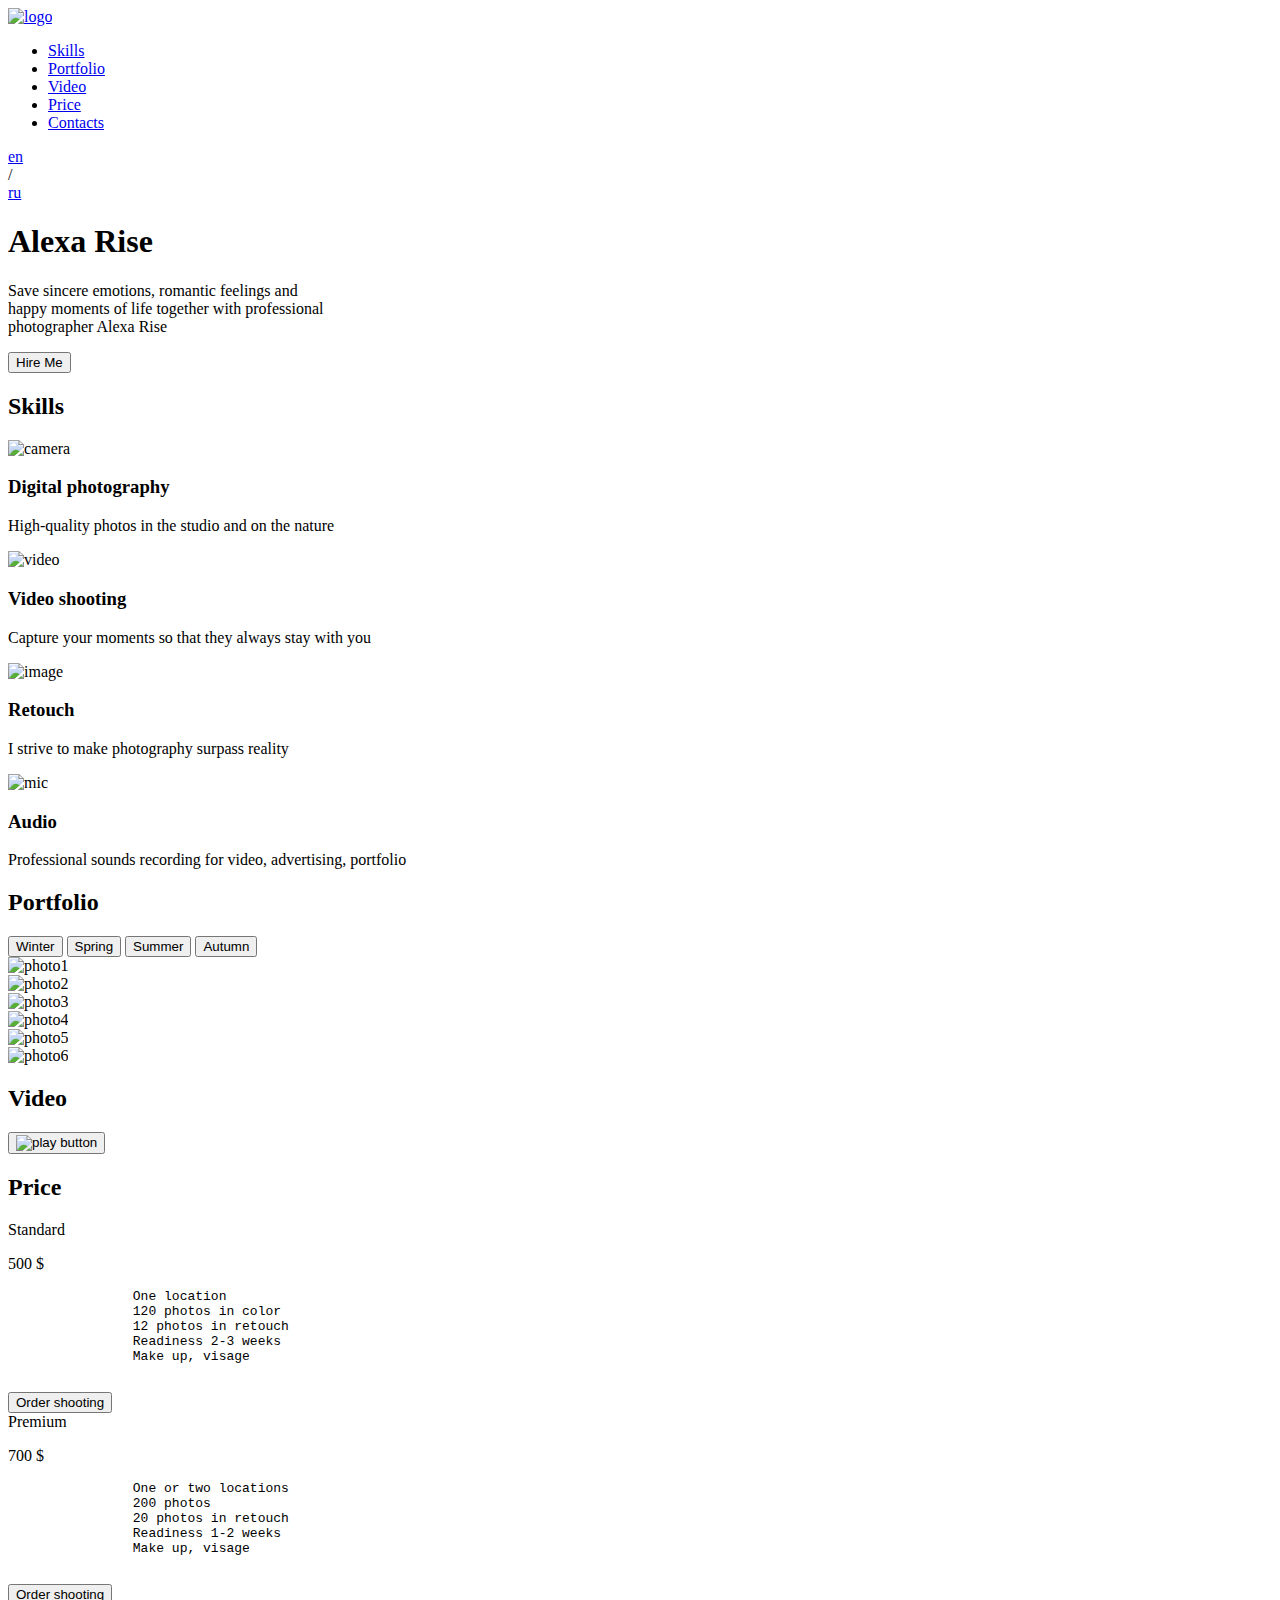
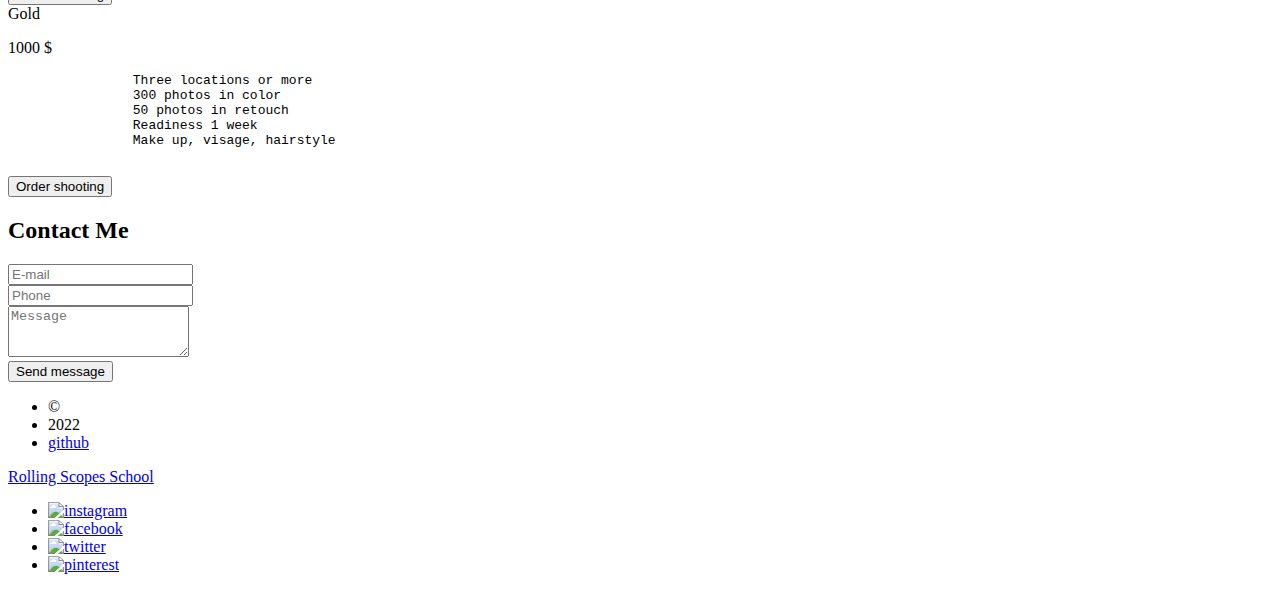
==== portfolio/index.html @ c026e1fe "feat: add index.html" ====
<!DOCTYPE html>
<html lang="en">
  <head>
    <meta charset="UTF-8" />
    <meta http-equiv="X-UA-Compatible" content="IE=edge" />
    <meta name="viewport" content="width=device-width, initial-scale=1.0" />
    <title>Portfolio</title>
    <link rel="stylesheet" href="style.css" />
    <link href="./assets/img/favicon.ico" rel="icon" type="image/x-icon" />
    <link rel="preconnect" href="https://fonts.googleapis.com" />
    <link rel="preconnect" href="https://fonts.gstatic.com" crossorigin />
    <link
      href="https://fonts.googleapis.com/css2?family=Inter&family=Merriweather&display=swap"
      rel="stylesheet"
    />
  </head>
  <body>
    <div class="container">
      <header class="hero">
        <a class="logo" href="index.html">
          <img class="logo" src="./assets/svg/logo.svg" alt="logo" />
        </a>
        <nav>
          <ul class="list-nav">
            <li><a href="#skills">Skills</a></li>
            <li><a href="#portfolio">Portfolio</a></li>
            <li><a href="#video">Video</a></li>
            <li><a href="#price">Price</a></li>
            <li><a href="#contacts">Contacts</a></li>
          </ul>
        </nav>
        <div class="language-item">
          <div class="lang-option"><a href="#">en</a></div>
          <div class="lang">/</div>
          <div class="lang-option"><a href="#">ru</a></div>
        </div>
      </header>
    </div>
    <main class="main">
      <div class="container">
        <section class="section-hero">
          <h1 class="hero-title">Alexa Rise</h1>
          <p class="hero-text">
            Save sincere emotions, romantic feelings and<br />
            happy moments of life together with professional<br />
            photographer Alexa Rise
          </p>
          <button class="hero-button">Hire Me</button>
        </section>
        <section class="section-skills" id="skills">
          <h2 class="section-title-skills">
            <span class="line-skills">Skills</span>
          </h2>
          <div class="section-skills-items">
            <div class="skills-item-camera">
              <img
                class="skills-camera"
                src="./assets/svg/camera.svg"
                alt="camera"
              />
              <h3 class="skills-item-title-camera">Digital photography</h3>
              <p class="skills-item-text-camera">
                High-quality photos in the studio and on the nature
              </p>
            </div>
            <div class="skills-item-video">
              <img
                class="skills-video"
                src="./assets/svg/video.svg"
                alt="video"
              />
              <h3 class="skills-item-title-video">Video shooting</h3>
              <p class="skills-item-text-video">
                Capture your moments so that they always stay with you
              </p>
            </div>
            <div class="skills-item-image">
              <img
                class="skills-image"
                src="./assets/svg/image.svg"
                alt="image"
              />
              <h3 class="skills-item-title-image">Retouch</h3>
              <p class="skills-item-text-image">
                I strive to make photography surpass reality
              </p>
            </div>
            <div class="skills-item-mic">
              <img class="skills-mic" src="./assets/svg/mic.svg" alt="mic" />
              <h3 class="skills-item-title-mic">Audio</h3>
              <p class="skills-item-text-mic">
                Professional sounds recording for video, advertising, portfolio
              </p>
            </div>
          </div>
        </section>
        <section class="section-portfolio" id="portfolio">
          <h2 class="section-title-portfolio">
            <span class="line-portfolio">Portfolio</span>
          </h2>
          <div class="section-buttons-portfolio">
            <button class="button-portfolio-autumn">
              <span class="button-portfolio-text-autumn">Winter</span>
            </button>
            <button class="button-portfolio-summer">
              <span class="button-portfolio-text-summer">Spring</span>
            </button>
            <button class="button-portfolio-spring">
              <span class="button-portfolio-text-spring">Summer</span>
            </button>
            <button class="button-portfolio-winter">
              <span class="button-portfolio-text-winter">Autumn</span>
            </button>
          </div>
          <div class="portfolio-items-photo">
            <div class="portfolio-item-1">
              <img src="./assets/img/portfolio-img1.jpg" alt="photo1" />
            </div>
            <div class="portfolio-item-2">
              <img src="./assets/img/portfolio-img2.jpg" alt="photo2" />
            </div>
            <div class="portfolio-item-3">
              <img src="./assets/img/portfolio-img3.jpg" alt="photo3" />
            </div>
            <div class="portfolio-item-4">
              <img src="./assets/img/portfolio-img4.jpg" alt="photo4" />
            </div>
            <div class="portfolio-item-5">
              <img src="./assets/img/portfolio-img5.jpg" alt="photo5" />
            </div>
            <div class="portfolio-item-6">
              <img src="./assets/img/portfolio-img6.jpg" alt="photo6" />
            </div>
          </div>
        </section>
        <section class="section-video" id="video">
          <h2 class="section-title-video">
            <span class="line-video">Video</span>
          </h2>
          <button>
            <img
              class="video-play-button"
              src="./assets/svg/btn_play.svg"
              alt="play button"
            />
          </button>
          <div class="video-player-box">
            <!-- <video class="video-player" controls>
              <source src="#" type="video/mp4" />
            </video> -->
          </div>
        </section>
        <section class="section-price" id="price">
          <h2 class="section-title-price">
            <span class="line-price">Price</span>
          </h2>
          <div class="price-items">
            <div class="price-item1">
              <span class="price-item-title1">Standard</span>
              <p class="price-item-1">500 $</p>
              <pre class="price-item-text1">
                One location
                120 photos in color
                12 photos in retouch
                Readiness 2-3 weeks
                Make up, visage
              </pre>
              <button class="btn-price-item1">Order shooting</button>
            </div>
            <div class="price-item2">
              <span class="price-item-title2">Premium</span>
              <p class="price-item-2">700 $</p>
              <pre class="price-item-text2">
                One or two locations
                200 photos
                20 photos in retouch
                Readiness 1-2 weeks
                Make up, visage
              </pre>
              <button class="btn-price-item2">Order shooting</button>
            </div>
            <div class="price-item3">
              <span class="price-item-title3">Gold</span>
              <p class="price-item-3">1000 $</p>
              <pre class="price-item-text3">
                Three locations or more
                300 photos in color
                50 photos in retouch
                Readiness 1 week
                Make up, visage, hairstyle
              </pre>
              <button class="btn-price-item3">Order shooting</button>
            </div>
          </div>
        </section>
        <section class="section-contacts" id="contacts">
          <div class="contacts-container">
            <h2 class="section-title-contact-me">Contact Me</h2>
            <form>
              <div class="contact-form">
                <input type="email" id="email" placeholder="E-mail" required />
                <label for="email"></label>
              </div>
              <div class="contact-form">
                <input type="tel" id="number" placeholder="Phone" required />
                <label for="number"></label>
              </div>
              <div class="contact-form">
                <textarea
                  id="message"
                  rows="3"
                  placeholder="Message"
                ></textarea>
                <label for="message"></label>
              </div>
              <button class="contact-btn" type="submit">Send message</button>
            </form>
          </div>
        </section>
      </div>
    </main>
    <footer class="footer">
      <div class="footer-data">
        <ul>
          <li>©</li>
          <li>2022</li>
          <li>
            <a href="https://github.com/mermaidsdream" target="_blank"
              >github</a
            >
          </li>
        </ul>
      </div>
      <div class="footer-text">
        <a href="https://rs.school/js-stage0/" target="_blank"
          >Rolling Scopes School</a
        >
      </div>
      <div class="footer-social-list">
        <ul>
          <li class="footer-social">
            <a href="#">
              <img src="./assets/svg/instagram.svg" alt="instagram" />
            </a>
          </li>
          <li class="footer-social">
            <a href="#">
              <img src="./assets/svg/facebook.svg" alt="facebook" />
            </a>
          </li>
          <li class="footer-social">
            <a href="#">
              <img src="./assets/svg/twitter.svg" alt="twitter" />
            </a>
          </li>
          <li class="footer-social">
            <a href="#">
              <img src="./assets/svg/pinterest.svg" alt="pinterest" />
            </a>
          </li>
        </ul>
      </div>
    </footer>
    <script src="index.js"></script>
  </body>
</html>
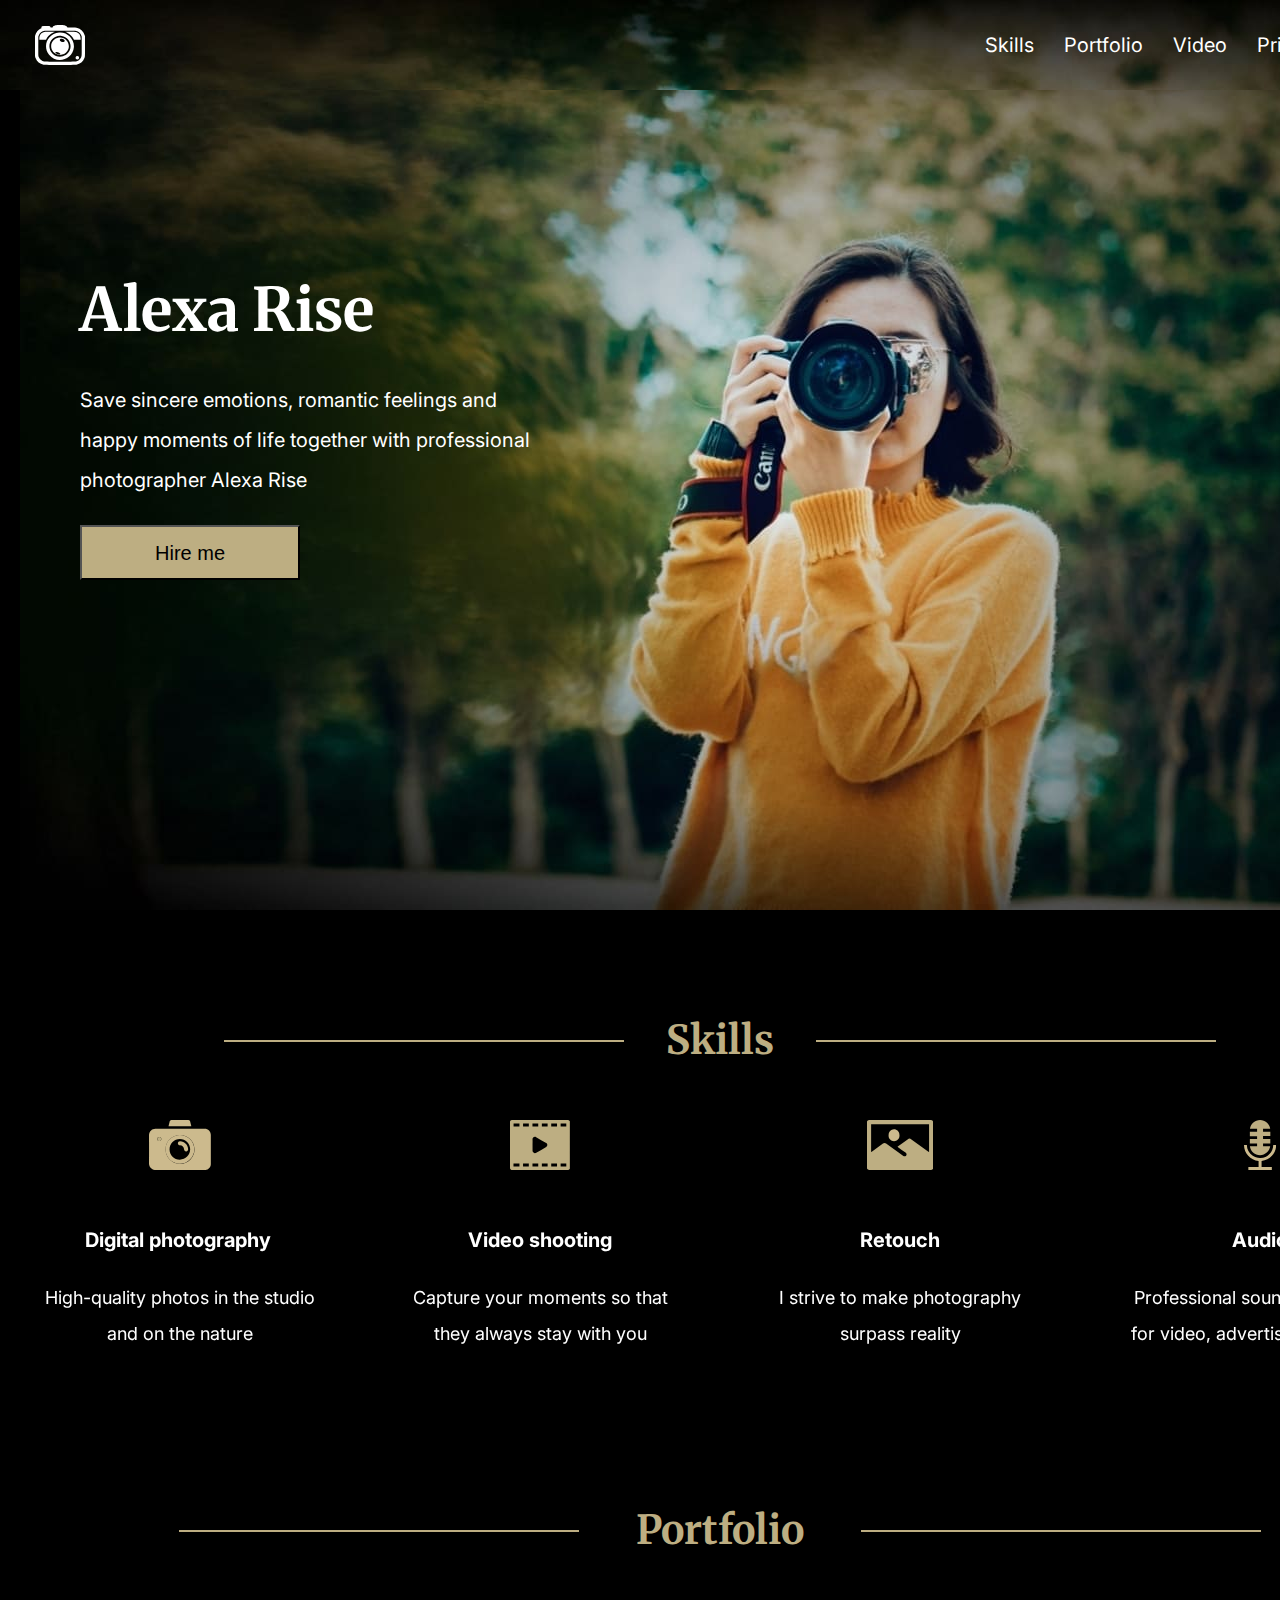
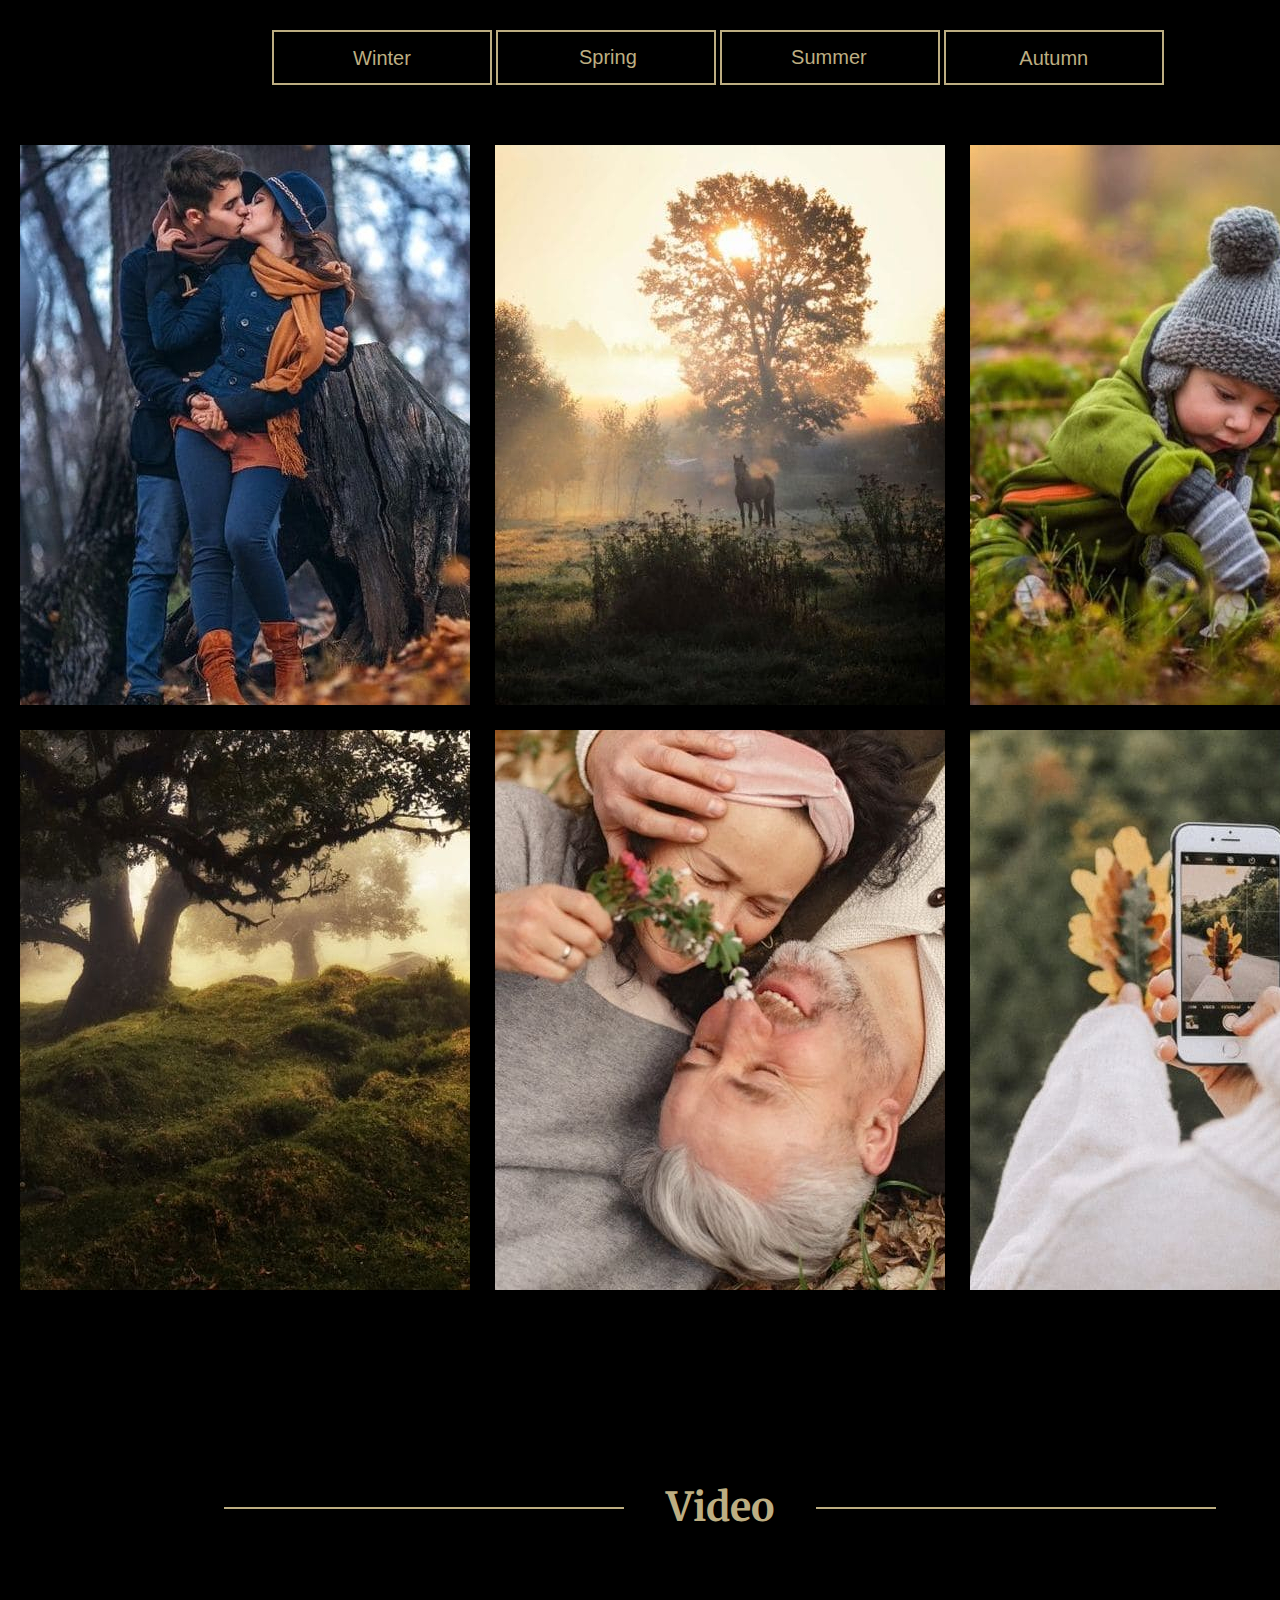
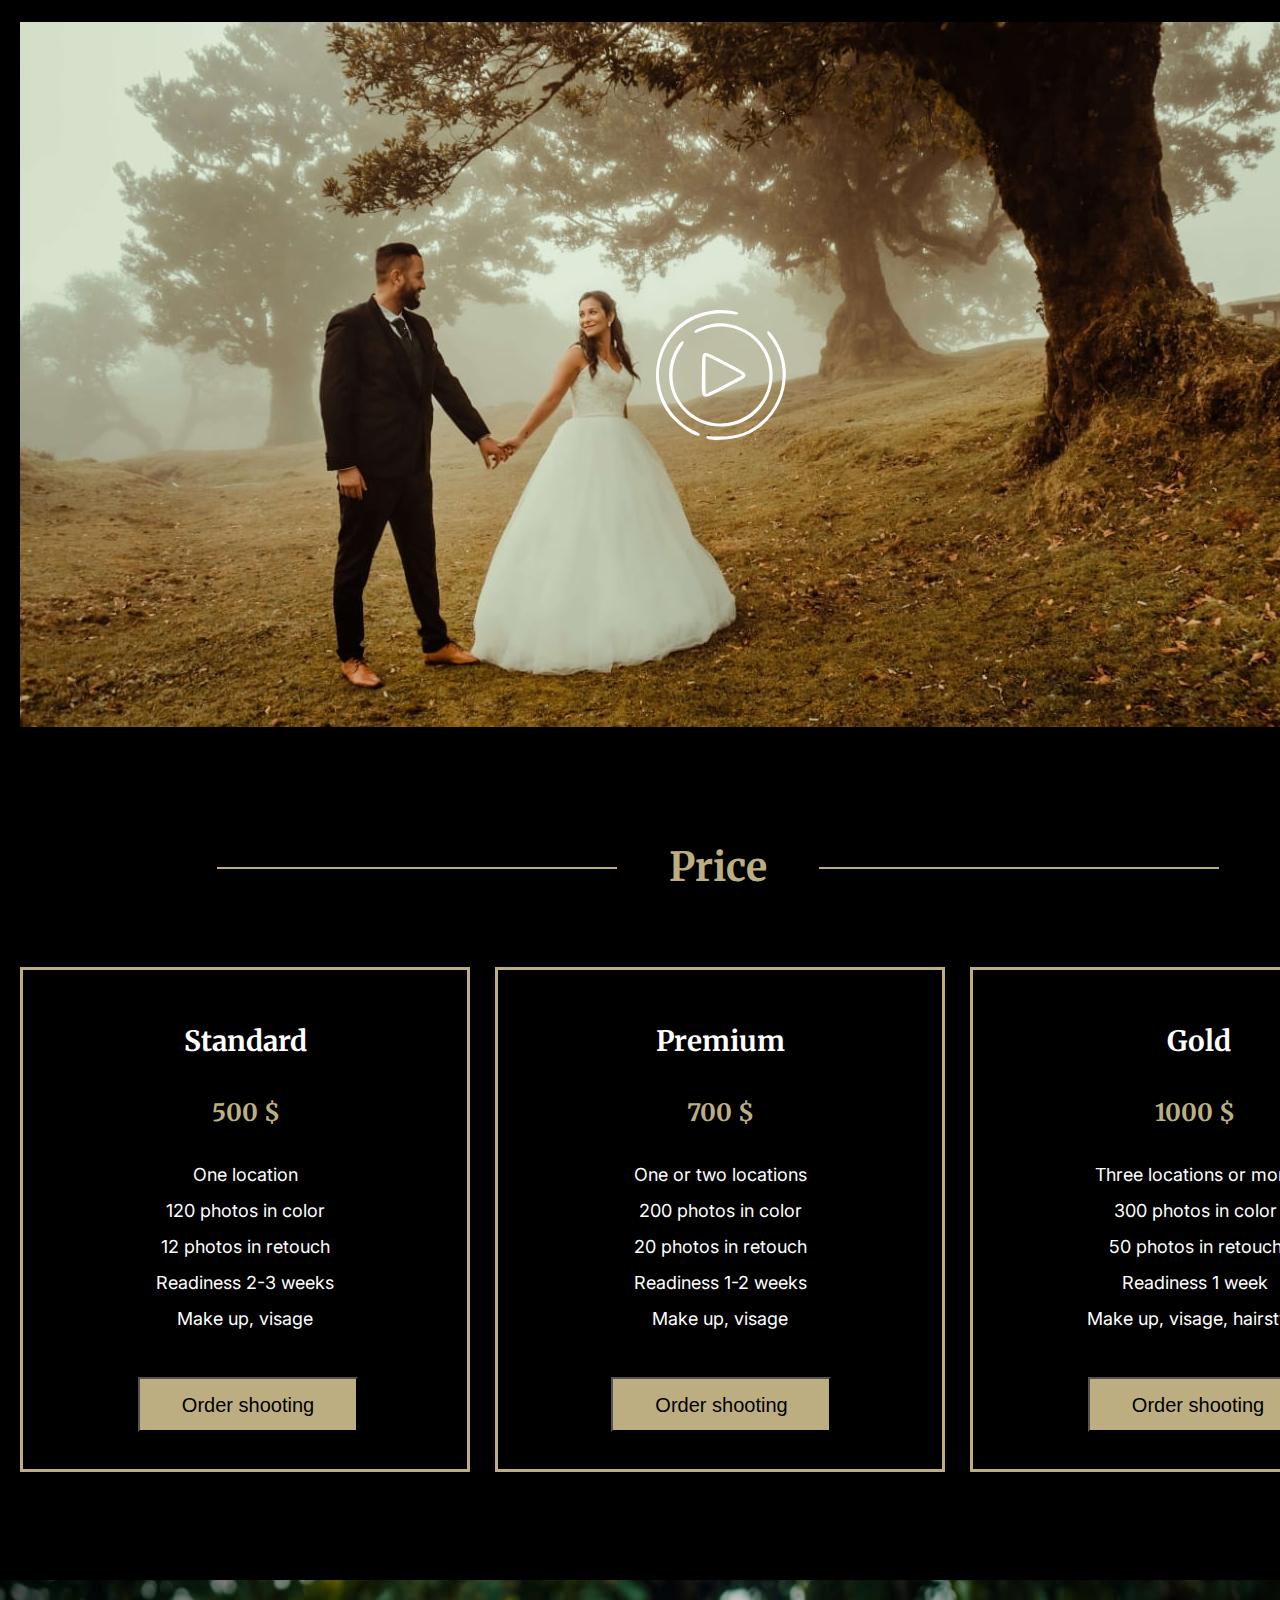
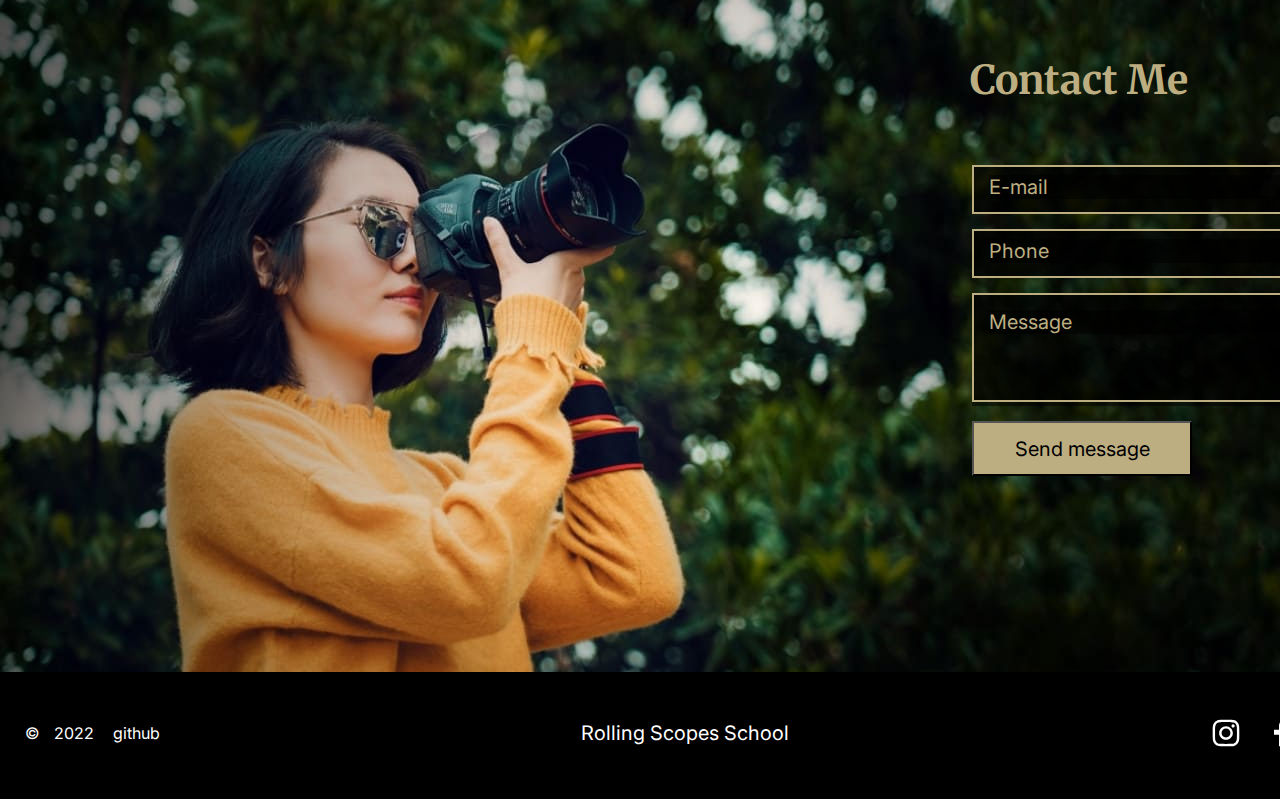
==== commit 167ed814: "Merge pull request #2 from mermaidsdream/portfolio-part2" ====
--- a/portfolio/index.html
+++ b/portfolio/index.html
@@ -15,37 +15,65 @@
     />
   </head>
   <body>
-    <div class="container">
-      <header class="hero">
-        <a class="logo" href="index.html">
-          <img class="logo" src="./assets/svg/logo.svg" alt="logo" />
-        </a>
-        <nav>
+    <header class="header-hero">
+      <div class="header-container">
+        <div class="logo">
+          <img src="./assets/svg/logo.svg" alt="logo" />
+        </div>
+        <nav class="top-nav">
           <ul class="list-nav">
-            <li><a href="#skills">Skills</a></li>
-            <li><a href="#portfolio">Portfolio</a></li>
-            <li><a href="#video">Video</a></li>
-            <li><a href="#price">Price</a></li>
-            <li><a href="#contacts">Contacts</a></li>
+            <li>
+              <a href="#skills"><span class="header-nav">Skills</span></a>
+            </li>
+            <li>
+              <a href="#portfolio"><span class="header-nav">Portfolio</span></a>
+            </li>
+            <li>
+              <a href="#video"><span class="header-nav">Video</span></a>
+            </li>
+            <li>
+              <a href="#price"><span class="header-nav">Price</span></a>
+            </li>
+            <li>
+              <a href="#contacts"><span class="header-nav">Contacts</span></a>
+            </li>
           </ul>
+          <div class="language-item">
+            <div class="lang-option">
+              <a class="lang-option" href="#">en</a>
+            </div>
+            <div class="lang">/</div>
+            <div class="lang-option">
+              <a class="lang-option" href="#">ru</a>
+            </div>
+          </div>
+          <div class="burger-menu">
+            <div class="burger-menu-line1"></div>
+            <div class="burger-menu-line2"></div>
+            <div class="burger-menu-line3"></div>
+          </div>
         </nav>
-        <div class="language-item">
-          <div class="lang-option"><a href="#">en</a></div>
+        <!-- <div class="language-item">
+          <div class="lang-option"><a class="lang-option" href="#">en</a></div>
           <div class="lang">/</div>
-          <div class="lang-option"><a href="#">ru</a></div>
-        </div>
-      </header>
-    </div>
+          <div class="lang-option"><a class="lang-option" href="#">ru</a></div>
+        </div> -->
+      </div>
+    </header>
     <main class="main">
       <div class="container">
         <section class="section-hero">
-          <h1 class="hero-title">Alexa Rise</h1>
-          <p class="hero-text">
-            Save sincere emotions, romantic feelings and<br />
-            happy moments of life together with professional<br />
-            photographer Alexa Rise
-          </p>
-          <button class="hero-button">Hire Me</button>
+          <div class="section-hero-container">
+            <div class="section-hero-story">
+              <h1 class="hero-title">Alexa Rise</h1>
+              <p class="hero-text">
+                Save sincere emotions, romantic feelings and<br />
+                happy moments of life together with professional<br />
+                photographer Alexa Rise
+              </p>
+              <button class="hero-button">Hire me</button>
+            </div>
+          </div>
         </section>
         <section class="section-skills" id="skills">
           <h2 class="section-title-skills">
@@ -172,7 +200,7 @@
               <p class="price-item-2">700 $</p>
               <pre class="price-item-text2">
                 One or two locations
-                200 photos
+                200 photos in color
                 20 photos in retouch
                 Readiness 1-2 weeks
                 Make up, visage
@@ -208,7 +236,7 @@
               <div class="contact-form">
                 <textarea
                   id="message"
-                  rows="3"
+                  rows="5"
                   placeholder="Message"
                 ></textarea>
                 <label for="message"></label>
@@ -220,45 +248,47 @@
       </div>
     </main>
     <footer class="footer">
-      <div class="footer-data">
-        <ul>
-          <li>©</li>
-          <li>2022</li>
-          <li>
-            <a href="https://github.com/mermaidsdream" target="_blank"
-              >github</a
-            >
-          </li>
-        </ul>
-      </div>
-      <div class="footer-text">
-        <a href="https://rs.school/js-stage0/" target="_blank"
-          >Rolling Scopes School</a
-        >
-      </div>
-      <div class="footer-social-list">
-        <ul>
-          <li class="footer-social">
-            <a href="#">
-              <img src="./assets/svg/instagram.svg" alt="instagram" />
-            </a>
-          </li>
-          <li class="footer-social">
-            <a href="#">
-              <img src="./assets/svg/facebook.svg" alt="facebook" />
-            </a>
-          </li>
-          <li class="footer-social">
-            <a href="#">
-              <img src="./assets/svg/twitter.svg" alt="twitter" />
-            </a>
-          </li>
-          <li class="footer-social">
-            <a href="#">
-              <img src="./assets/svg/pinterest.svg" alt="pinterest" />
-            </a>
-          </li>
-        </ul>
+      <div class="footer-container">
+        <div class="footer-data">
+          <ul>
+            <li>©</li>
+            <li>2022</li>
+            <li>
+              <a href="https://github.com/mermaidsdream" target="_blank"
+                >github</a
+              >
+            </li>
+          </ul>
+        </div>
+        <div class="footer-text">
+          <a href="https://rs.school/js-stage0/" target="_blank"
+            >Rolling Scopes School</a
+          >
+        </div>
+        <div class="footer-social-list">
+          <ul>
+            <li class="footer-social">
+              <a href="#">
+                <img src="./assets/svg/instagram.svg" alt="instagram" />
+              </a>
+            </li>
+            <li class="footer-social">
+              <a href="#">
+                <img src="./assets/svg/facebook.svg" alt="facebook" />
+              </a>
+            </li>
+            <li class="footer-social">
+              <a href="#">
+                <img src="./assets/svg/twitter.svg" alt="twitter" />
+              </a>
+            </li>
+            <li class="footer-social">
+              <a href="#">
+                <img src="./assets/svg/pinterest.svg" alt="pinterest" />
+              </a>
+            </li>
+          </ul>
+        </div>
       </div>
     </footer>
     <script src="index.js"></script>
--- a/portfolio/style.css
+++ b/portfolio/style.css
@@ -0,0 +1,1436 @@
+* {
+  margin: 0;
+  padding: 0;
+  box-sizing: border-box;
+}
+
+/* === section header === */
+
+body,
+html {
+  font-family: "Inter", sans-serif;
+  scroll-behavior: smooth;
+  background-color: #000;
+  /* background-image: url(./assets/img/bg.jpg); */
+  /* width: 1440px;
+  height: 910px; */
+  /* background-position: center;
+  background-repeat: no-repeat;
+  background-size: cover; */
+  margin: 0 auto;
+  display: flex;
+  flex-direction: column;
+  justify-content: space-between;
+}
+
+.container {
+  max-width: 1440px;
+  margin: 0px auto;
+  padding: 0 20px;
+}
+
+.header-hero {
+  display: flex;
+  justify-content: space-around;
+  align-items: center;
+}
+
+.header-container {
+  background-image: url(./assets/img/bg.jpg);
+  background-position: center 0;
+  background-repeat: no-repeat;
+  width: 1440px;
+  margin: 0px auto;
+  padding: 0 20px;
+  height: 90px;
+  display: flex;
+  justify-content: space-between;
+  align-items: center;
+}
+
+.logo {
+  /* position: absolute; */
+  width: 50px;
+  height: 50px;
+  margin-left: 15px;
+  /* top: 20px;
+  left: 60px; */
+  background-repeat: no-repeat;
+  background-size: cover;
+  transition: 0.5s;
+  cursor: pointer;
+  /* margin: 0 auto; */
+}
+
+.logo:hover {
+  filter: invert(26%) sepia(15%) saturate(638%) hue-rotate(7deg) brightness(92%)
+    contrast(87%);
+  transition: all 0.5s ease 0s;
+}
+
+.top-nav {
+  max-width: 500px;
+  padding: 50px;
+  display: flex;
+  justify-content: space-between;
+  align-items: center;
+  margin-left: auto;
+  /* height: 50px;
+  margin-left: auto;
+  padding-right: 10px; */
+}
+
+.list-nav {
+  display: flex;
+  justify-content: space-around;
+  list-style: none;
+  text-decoration: none;
+  width: 40%;
+}
+
+.list-nav li a {
+  padding: 0 15px;
+}
+
+.header-nav {
+  font-style: normal;
+  font-weight: normal;
+  font-size: 20px;
+  line-height: 50px;
+  color: #fff;
+}
+
+.header-nav:hover {
+  color: #bdae82;
+  transition: all 0.5s ease 0s;
+}
+
+/* === burger menu === */
+
+.burger-menu {
+  display: none;
+  margin: 20px;
+  position: absolute;
+  right: -610px;
+  /* margin-right: -250px; */
+  cursor: pointer;
+}
+
+.burger-menu:hover {
+  filter: invert(26%) sepia(15%) saturate(638%) hue-rotate(7deg) brightness(92%)
+    contrast(87%);
+  /* color: #bdae82; */
+  transition: all 0.5s ease 0s;
+}
+
+/* .burger-menu:hover {
+  color: #bdae82;
+  transition: all 0.5s ease 0s;
+} */
+
+.burger-menu div {
+  margin: 5px;
+  padding: 1.5px;
+  background-color: #fff;
+  width: 30px;
+  height: 1px;
+  transition: all 0.3s ease;
+}
+
+@media screen and (max-width: 1440px) {
+  .top-nav {
+    width: 50%;
+  }
+}
+
+@media screen and (max-width: 768px) {
+  body {
+    overflow-x: hidden;
+  }
+
+  .logo {
+    position: absolute;
+    right: 85%;
+    display: flex;
+    justify-content: flex-start;
+    align-items: center;
+  }
+
+  .list-nav {
+    background-color: #000;
+    display: flex;
+    flex-direction: column;
+    align-items: flex-start;
+    padding: 60%;
+    position: absolute;
+    max-width: 100%;
+    height: 90vh;
+    top: 0px;
+    right: -700px;
+    /* padding: 100px;
+    line-height: 10px; */
+    transform: translateX(100%);
+    transition: transform 0.5s ease-in;
+    z-index: 2;
+  }
+
+  /* .top-nav {
+    display: flex;
+    flex-direction: column;
+    position: absolute;
+    right: 0px;
+  } */
+
+  /* .list-nav {
+    display: flex;
+    flex-direction: column;
+    align-items: flex-start;
+    padding: 0px;
+    position: absolute;
+    width: 149.45px;
+    height: 426.75px;
+    left: 75px;
+    top: 134px;
+  } */
+
+  .list-nav li {
+    opacity: 0;
+    font-size: xxx-large;
+  }
+
+  .language-item {
+    /* display: flex;
+    justify-content: flex-end;
+    align-items: center; */
+    display: none;
+    position: absolute;
+    top: 17px;
+    right: -520px;
+  }
+
+  .burger-menu {
+    display: block;
+    z-index: 3;
+    cursor: pointer;
+    /* max-width: 100%; */
+    /* align-self: flex-end; */
+    /* position: absolute;
+    top: -73px;
+    right: 515px; */
+    /* left: -100px; */
+  }
+
+  .section-skills-items {
+    max-width: 100%;
+    display: flex;
+    flex-wrap: wrap;
+    /* height: 242px; */
+    /* left: 20px;
+    right: 1.39%;
+    top: 240px; */
+    filter: drop-shadow(0px 4px 4px rgba(0, 0, 0, 0.25));
+  }
+}
+
+.list-nav-active {
+  transform: translateX(0%);
+}
+
+@keyframes topNavMenu {
+  from {
+    opacity: 0;
+    transform: translateX(50px);
+  }
+  to {
+    opacity: 1;
+    transform: translateX(-300px);
+  }
+}
+
+.toggle .burger-menu-line1 {
+  transform: rotate(-45deg) translate(-5px, 6px);
+}
+
+.toggle .burger-menu-line2 {
+  opacity: 0;
+}
+
+.toggle .burger-menu-line3 {
+  transform: rotate(45deg) translate(-5px, -6px);
+}
+
+/* .burger-menu-line1:hover,
+.burger-menu-line3:hover {
+  color: #bdae82;
+  filter: invert(26%) sepia(15%) saturate(638%) hue-rotate(7deg) brightness(92%)
+    contrast(87%);
+  transition: all 0.5s ease 0s;
+} */
+
+@media screen and (max-width: 480px) {
+  body {
+    display: none;
+  }
+}
+
+@media screen and (max-width: 320px) {
+  body {
+    display: none;
+  }
+}
+
+/* === language block === */
+
+.language-item {
+  display: flex;
+  justify-content: space-around;
+  align-items: center;
+  max-width: 70px;
+  /* height: 50px; */
+  padding-right: 30px;
+  padding-left: 30px;
+}
+
+.lang-option,
+.lang {
+  padding: 0 3px;
+  color: #fff;
+  font-style: normal;
+  font-size: 20px;
+  font-weight: bold;
+  line-height: 50px;
+  text-align: center;
+}
+
+.lang-option a {
+  color: #fff;
+  cursor: pointer;
+  text-decoration: none;
+}
+
+.lang-option a:hover {
+  color: #bdae82;
+  transition: all 0.5s ease 0s;
+}
+
+/* === section main content === */
+
+.main {
+  display: flex;
+  justify-content: center;
+  align-items: center;
+  position: relative;
+}
+
+.section-hero {
+  /* position: absolute; */
+  width: 1440px;
+  height: 910px;
+  /* top: 0px;
+  left: 0px; */
+}
+
+.section-hero-container {
+  margin: 0;
+  width: 1440px;
+  height: 910px;
+  background-image: url(./assets/img/bg.jpg);
+  background-color: #000;
+  background-position: center -90px;
+  background-repeat: no-repeat;
+  background-size: cover;
+}
+
+.section-hero-story {
+  position: absolute;
+  top: 160px;
+  left: 80px;
+  right: 59.72%;
+  margin: 0 auto;
+  width: 500px;
+  height: 330px;
+}
+
+.hero-title {
+  font-family: "Merriweather", serif;
+  color: #fff;
+  font-weight: 700;
+  font-size: 60px;
+  line-height: 120px;
+  position: absolute;
+  height: 120px;
+  left: 0%;
+  right: 0%;
+  top: 0px;
+}
+
+.hero-text {
+  color: #fff;
+  position: absolute;
+  height: 120px;
+  left: 0%;
+  right: 6%;
+  top: 130px;
+  font-size: 20px;
+  line-height: 40px;
+}
+
+.hero-button {
+  position: absolute;
+  width: 220px;
+  height: 55px;
+  top: 275px;
+  left: 0%;
+  right: 56%;
+  background-color: #bdae82;
+  color: #000;
+  font-size: 20px;
+  line-height: 40px;
+  cursor: pointer;
+}
+
+.hero-button:hover {
+  color: #fff;
+  transition: all 0.5s ease 0s;
+}
+
+.hero-button:link {
+  color: #000;
+}
+
+/* === section skills === */
+
+.section-skills,
+.section-portfolio,
+.section-video,
+.section-price,
+.section-contact-me {
+  display: flex;
+  justify-content: center;
+  align-items: center;
+  color: #bdae82;
+}
+
+.section-skills {
+  position: absolute;
+  width: 1440px;
+  height: 482px;
+  left: 0px;
+  top: 910px;
+}
+
+.section-title-skills {
+  font-family: "Merriweather", serif;
+  position: absolute;
+  width: 112px;
+  height: 80px;
+  left: calc(50% - 112px / 2);
+  right: 0%;
+  top: 0px;
+  font-weight: bold;
+  font-size: 40px;
+  line-height: 80px;
+  text-align: center;
+}
+
+.line-skills {
+  position: relative;
+  border-radius: 0px;
+  width: 100%;
+}
+
+.line-skills::before,
+.line-skills::after {
+  content: "";
+  position: absolute;
+  height: 2px;
+  background: #bdae82;
+  width: 400px;
+  top: 25px;
+}
+
+.line-skills::before {
+  left: 150px;
+}
+
+.line-skills::after {
+  right: 150px;
+}
+
+.section-skills-items {
+  width: 1400px;
+  display: inline-flex;
+  flex-wrap: wrap;
+  height: 242px;
+  /* left: 20px;
+  right: 1.39%;
+  top: 240px; */
+  filter: drop-shadow(0px 4px 4px rgba(0, 0, 0, 0.25));
+}
+
+.skills-item-camera {
+  position: absolute;
+  width: 320px;
+  height: 240px;
+  left: 0%;
+  right: 77.14%;
+  top: 0px;
+}
+
+.skills-camera {
+  position: absolute;
+  width: 62px;
+  height: 50px;
+  left: 129px;
+  top: 0px;
+}
+
+.skills-item-title-camera {
+  font-family: "Inter", sans-serif;
+  position: absolute;
+  width: 280px;
+  height: 40px;
+  top: 100px;
+  left: 18px;
+  font-weight: 700;
+  font-size: 20px;
+  line-height: 40px;
+  text-align: center;
+  color: #fff;
+}
+
+.skills-item-text-camera {
+  font-family: "Inter", sans-serif;
+  position: absolute;
+  width: 280px;
+  height: 72px;
+  left: 20px;
+  top: 160px;
+  font-size: 18px;
+  line-height: 36px;
+  text-align: center;
+  color: #fff;
+}
+
+.skills-item-video {
+  position: absolute;
+  width: 320px;
+  height: 240px;
+  left: 360px;
+  right: 51.43%;
+  top: 0px;
+}
+
+.skills-video {
+  position: absolute;
+  width: 60px;
+  height: 50px;
+  left: 130px;
+  top: 0px;
+}
+
+.skills-item-title-video {
+  font-family: "Inter", sans-serif;
+  position: absolute;
+  width: 280px;
+  height: 40px;
+  left: 20px;
+  top: 100px;
+  font-weight: bold;
+  font-size: 20px;
+  line-height: 40px;
+  text-align: center;
+  color: #fff;
+}
+
+.skills-item-text-video {
+  font-family: "Inter", sans-serif;
+  position: absolute;
+  width: 280px;
+  height: 72px;
+  left: 20px;
+  top: 160px;
+  font-size: 18px;
+  line-height: 36px;
+  text-align: center;
+  color: #fff;
+}
+
+.skills-item-image {
+  position: absolute;
+  width: 320px;
+  height: 240px;
+  left: 720px;
+  right: 25.71%;
+  top: 0px;
+}
+
+.skills-image {
+  position: absolute;
+  width: 66px;
+  height: 50px;
+  left: 127px;
+  top: 0px;
+}
+
+.skills-item-title-image {
+  font-family: "Inter", sans-serif;
+  position: absolute;
+  width: 280px;
+  height: 40px;
+  left: 20px;
+  top: 100px;
+  font-weight: bold;
+  font-size: 20px;
+  line-height: 40px;
+  text-align: center;
+  color: #fff;
+}
+
+.skills-item-text-image {
+  font-family: "Inter", sans-serif;
+  position: absolute;
+  width: 280px;
+  height: 72px;
+  left: 20px;
+  top: 160px;
+  font-size: 18px;
+  line-height: 36px;
+  text-align: center;
+  color: #fff;
+}
+
+.skills-item-mic {
+  position: absolute;
+  width: 320px;
+  height: 240px;
+  left: 1080px;
+  right: 0%;
+  top: 0px;
+}
+
+.skills-mic {
+  position: absolute;
+  width: 32px;
+  height: 50px;
+  left: 144px;
+  top: 0px;
+}
+
+.skills-item-title-mic {
+  font-family: "Inter", sans-serif;
+  position: absolute;
+  width: 280px;
+  height: 40px;
+  left: 20px;
+  top: 100px;
+  font-weight: bold;
+  font-size: 20px;
+  line-height: 40px;
+  text-align: center;
+  color: #fff;
+}
+
+.skills-item-text-mic {
+  font-family: "Inter", sans-serif;
+  position: absolute;
+  width: 280px;
+  height: 72px;
+  left: 20px;
+  top: 160px;
+  font-size: 18px;
+  line-height: 36px;
+  text-align: center;
+  color: #fff;
+}
+
+/* === section portfolio === */
+
+.section-portfolio {
+  position: absolute;
+  width: 1440px;
+  height: 1500px;
+  left: 0px;
+  top: 1300px;
+}
+
+.section-title-portfolio {
+  font-family: "Merriweather", serif;
+  font-weight: bold;
+  font-size: 40px;
+  position: absolute;
+  line-height: 80px;
+  width: 700px;
+  height: 80px;
+  left: 370px;
+  right: 25.69%;
+  top: 100px;
+  text-align: center;
+}
+
+.line-portfolio {
+  position: relative;
+  border-radius: 0px;
+  width: 100%;
+}
+
+.line-portfolio::before,
+.line-portfolio::after {
+  content: "";
+  position: absolute;
+  height: 2px;
+  background: #bdae82;
+  width: 400px;
+  top: 25px;
+}
+
+.line-portfolio::before {
+  left: 225px;
+}
+
+.line-portfolio::after {
+  right: 225px;
+}
+
+.section-buttons-portfolio {
+  position: absolute;
+  width: 895px;
+  height: 55px;
+  left: 272px;
+  top: 240px;
+}
+
+.button-portfolio-autumn {
+  width: 220px;
+  height: 55px;
+  left: 947px;
+  top: 240px;
+  background-color: #000;
+  border: 2px solid #bdae82;
+  box-sizing: border-box;
+  border-radius: 0px;
+  cursor: pointer;
+}
+
+.button-portfolio-text-autumn {
+  color: #bdae82;
+  position: absolute;
+  width: 74px;
+  height: 40px;
+  top: 8px;
+  left: 73px;
+  font-size: 20px;
+  line-height: 40px;
+  text-align: center;
+  font-style: normal;
+  font-weight: normal;
+}
+
+.button-portfolio-text-autumn:hover,
+.button-portfolio-text-summer:hover,
+.button-portfolio-text-spring:hover,
+.button-portfolio-text-winter:hover {
+  color: #fff;
+  transition: all 0.5s ease 0s;
+}
+
+.button-portfolio-summer {
+  width: 220px;
+  height: 55px;
+  top: 240px;
+  left: 722px;
+  background-color: #000;
+  border: 2px solid #bdae82;
+  box-sizing: border-box;
+  border-radius: 0px;
+  cursor: pointer;
+}
+
+.button-portfolio-text-summer {
+  position: absolute;
+  width: 81px;
+  height: 40px;
+  top: 13.5%;
+  left: 33%;
+  font-style: normal;
+  font-weight: normal;
+  font-size: 20px;
+  line-height: 40px;
+  text-align: center;
+  color: #bdae82;
+}
+
+.button-portfolio-spring {
+  width: 220px;
+  height: 55px;
+  top: 240px;
+  left: 497px;
+  right: 0%;
+  top: 0px;
+  background-color: #000;
+  border: 2px solid #bdae82;
+  box-sizing: border-box;
+  border-radius: 0px;
+  cursor: pointer;
+}
+
+.button-portfolio-text-spring {
+  position: absolute;
+  width: 62px;
+  height: 40px;
+  top: 13.5%;
+  left: 58%;
+  font-style: normal;
+  font-weight: normal;
+  font-size: 20px;
+  line-height: 40px;
+  text-align: center;
+  color: #bdae82;
+}
+
+.button-portfolio-winter {
+  width: 220px;
+  height: 55px;
+  top: 240px;
+  left: 272px;
+  right: 0%;
+  background-color: #000;
+  border: 2px solid #bdae82;
+  box-sizing: border-box;
+  border-radius: 0px;
+  cursor: pointer;
+}
+
+.button-portfolio-text-winter {
+  position: absolute;
+  color: #bdae82;
+  width: 62px;
+  height: 40px;
+  top: 8px;
+  left: 83.5%;
+  font-style: normal;
+  font-weight: normal;
+  font-size: 20px;
+  line-height: 40px;
+  text-align: center;
+}
+
+.portfolio-items-photo {
+  position: absolute;
+  width: 1400px;
+  height: 1145px;
+  top: 355px;
+  left: 20px;
+  top: 355px;
+}
+
+.portfolio-item-1 {
+  position: absolute;
+  width: 450px;
+  height: 560px;
+  left: 0%;
+  right: 67.86%;
+  top: 0px;
+  border-radius: 0px;
+}
+
+.portfolio-item-2 {
+  position: absolute;
+  width: 450px;
+  height: 560px;
+  left: 475px;
+  right: 33.93%;
+  top: 0px;
+  border-radius: 0px;
+}
+
+.portfolio-item-3 {
+  position: absolute;
+  width: 450px;
+  height: 560px;
+  left: 950px;
+  right: 0%;
+  top: 0px;
+  border-radius: 0px;
+}
+
+.portfolio-item-4 {
+  position: absolute;
+  width: 450px;
+  height: 560px;
+  top: 585px;
+  left: 0%;
+  right: 67.86%;
+  border-radius: 0px;
+}
+
+.portfolio-item-5 {
+  position: absolute;
+  width: 450px;
+  height: 560px;
+  top: 585px;
+  left: 475px;
+  right: 33.93%;
+  border-radius: 0px;
+}
+
+.portfolio-item-6 {
+  position: absolute;
+  width: 450px;
+  height: 560px;
+  top: 585px;
+  left: 950px;
+  right: 0%;
+  border-radius: 0px;
+}
+
+/* === section video === */
+
+.section-video {
+  position: absolute;
+  width: 1440px;
+  height: 945px;
+  left: 0px;
+  top: 2892px;
+}
+
+.section-title-video {
+  font-family: "Merriweather", serif;
+  font-weight: bold;
+  font-size: 40px;
+  width: 700px;
+  height: 80px;
+  top: 100px;
+  left: 370px;
+  right: 25.69%;
+  text-align: center;
+  position: absolute;
+}
+
+.line-video {
+  position: relative;
+  border-radius: 0px;
+  width: 100%;
+}
+
+.line-video::before,
+.line-video::after {
+  content: "";
+  position: absolute;
+  height: 2px;
+  background: #bdae82;
+  width: 400px;
+  top: 25px;
+}
+
+.line-video::before {
+  left: 150px;
+}
+
+.line-video::after {
+  right: 150px;
+}
+
+.video-player-box {
+  position: absolute;
+  width: 1400px;
+  height: 705px;
+  top: 240px;
+  left: 20px;
+  background-image: url(./assets/img/video-player.jpg);
+  z-index: 2;
+}
+
+.video-player {
+  position: absolute;
+  width: 1400px;
+  height: 705px;
+  overflow: hidden;
+}
+
+.video-play-button {
+  position: absolute;
+  width: 129.86px;
+  height: 130px;
+  left: 656px;
+  top: 528px;
+  cursor: pointer;
+  color: #fff;
+  z-index: 3;
+}
+
+.video-play-button:hover {
+  filter: invert(26%) sepia(15%) saturate(638%) hue-rotate(7deg) brightness(92%)
+    contrast(87%);
+  cursor: pointer;
+  transition: all 0.5s ease 0s;
+}
+
+/* === section price === */
+
+.section-price {
+  position: absolute;
+  width: 1440px;
+  height: 845px;
+  left: 0px;
+  top: 3837px;
+}
+
+.section-title-price {
+  font-family: "Merriweather", serif;
+  font-weight: bold;
+  font-size: 40px;
+  position: absolute;
+  width: 700px;
+  height: 80px;
+  top: 100px;
+  left: 370px;
+  right: 25.69%;
+}
+
+.line-price {
+  position: relative;
+  width: 102px;
+  height: 80px;
+  left: 299px;
+  top: 0px;
+  font-style: normal;
+  font-weight: bold;
+  font-size: 40px;
+  line-height: 80px;
+  text-align: center;
+  color: #bdae82;
+}
+
+.line-price::before,
+.line-price::after {
+  content: "";
+  position: absolute;
+  height: 2px;
+  background: #bdae82;
+  width: 400px;
+  top: 25px;
+  border-radius: 0px;
+}
+
+.line-price::before {
+  left: 150px;
+}
+
+.line-price::after {
+  right: 150px;
+}
+
+.price-items {
+  width: 1400px;
+  height: 505px;
+  top: 240px;
+  left: 20px;
+}
+
+.price-item1 {
+  position: absolute;
+  width: 450px;
+  height: 505px;
+  top: 240px;
+  left: 20px;
+  right: 67.36%;
+  box-sizing: border-box;
+  text-align: center;
+  border: 3px solid #bdae82;
+}
+
+.price-item-title1 {
+  position: absolute;
+  width: 128px;
+  height: 56px;
+  left: calc(50% - 128px / 2);
+  top: 43px;
+  font-family: "Merriweather", serif;
+  font-style: normal;
+  font-weight: bold;
+  font-size: 28px;
+  line-height: 56px;
+  text-align: center;
+  color: #fff;
+}
+
+.price-item-1 {
+  position: absolute;
+  width: 69px;
+  height: 48px;
+  left: calc(50% - 69px / 2 + 0.5px);
+  top: 119px;
+  font-family: "Merriweather", serif;
+  font-style: normal;
+  font-weight: bold;
+  font-size: 24px;
+  line-height: 48px;
+  text-align: center;
+  color: #bdae82;
+}
+
+.price-item-text1 {
+  position: absolute;
+  font-family: "Inter", sans-serif;
+  width: 364px;
+  height: 180px;
+  top: 187px;
+  left: 0px;
+  right: 0px;
+  color: #fff;
+  font-style: normal;
+  font-weight: normal;
+  font-size: 18px;
+  line-height: 36px;
+  text-align: center;
+}
+
+.btn-price-item1 {
+  position: absolute;
+  width: 220px;
+  height: 55px;
+  left: 115px;
+  right: 25.56%;
+  top: 407px;
+  background: #bdae82;
+  border-radius: 0px;
+  text-align: center;
+  color: #000;
+  font-style: normal;
+  font-weight: normal;
+  font-size: 20px;
+  line-height: 40px;
+  cursor: pointer;
+}
+
+.price-item2 {
+  position: absolute;
+  width: 450px;
+  height: 505px;
+  top: 240px;
+  left: 495px;
+  right: 34.38%;
+  box-sizing: border-box;
+  text-align: center;
+  border: 3px solid #bdae82;
+}
+
+.price-item-title2 {
+  position: absolute;
+  width: 132px;
+  height: 56px;
+  left: calc(50% - 132px / 2);
+  top: 43px;
+  font-family: "Merriweather", serif;
+  font-style: normal;
+  font-weight: bold;
+  font-size: 28px;
+  line-height: 56px;
+  text-align: center;
+  color: #fff;
+}
+
+.price-item-2 {
+  position: absolute;
+  width: 68px;
+  height: 48px;
+  left: calc(50% - 68px / 2);
+  top: 119px;
+  font-family: "Merriweather", serif;
+  font-style: normal;
+  font-weight: bold;
+  font-size: 24px;
+  line-height: 48px;
+  text-align: center;
+  color: #bdae82;
+}
+
+.price-item-text2 {
+  position: absolute;
+  font-family: "Inter", sans-serif;
+  width: 364px;
+  height: 180px;
+  top: 187px;
+  left: 0px;
+  right: 0px;
+  color: #fff;
+  font-style: normal;
+  font-weight: normal;
+  font-size: 18px;
+  line-height: 36px;
+  text-align: center;
+}
+
+.btn-price-item2 {
+  position: absolute;
+  width: 220px;
+  height: 55px;
+  top: 407px;
+  left: 25.56%;
+  right: 25.56%;
+  text-align: center;
+  color: #000;
+  font-style: normal;
+  font-weight: normal;
+  font-size: 20px;
+  line-height: 40px;
+  background: #bdae82;
+  cursor: pointer;
+}
+
+.price-item3 {
+  position: absolute;
+  width: 450px;
+  height: 505px;
+  top: 240px;
+  left: 970px;
+  right: 1.39%;
+  box-sizing: border-box;
+  text-align: center;
+  border: 3px solid #bdae82;
+}
+
+.price-item-title3 {
+  position: absolute;
+  width: 67px;
+  height: 56px;
+  left: 192px;
+  top: 43px;
+  font-family: "Merriweather", serif;
+  font-style: normal;
+  font-weight: bold;
+  font-size: 28px;
+  line-height: 56px;
+  text-align: center;
+  color: #fff;
+}
+
+.price-item-3 {
+  position: absolute;
+  width: 81px;
+  height: 48px;
+  left: calc(50% - 81px / 2 - 0.5px);
+  top: 119px;
+  font-family: "Merriweather", serif;
+  font-style: normal;
+  font-weight: bold;
+  font-size: 24px;
+  line-height: 48px;
+  text-align: center;
+  color: #bdae82;
+}
+
+.price-item-text3 {
+  position: absolute;
+  font-family: "Inter", sans-serif;
+  width: 364px;
+  height: 180px;
+  top: 187px;
+  left: 0px;
+  right: 0px;
+  color: #fff;
+  font-style: normal;
+  font-weight: normal;
+  font-size: 18px;
+  line-height: 36px;
+  text-align: center;
+}
+
+.btn-price-item3 {
+  position: absolute;
+  width: 220px;
+  height: 55px;
+  left: 115px;
+  right: 25.56%;
+  top: 407px;
+  background: #bdae82;
+  color: #000;
+  font-style: normal;
+  font-weight: normal;
+  font-size: 20px;
+  line-height: 40px;
+  text-align: center;
+  cursor: pointer;
+}
+
+.btn-price-item1:hover,
+.btn-price-item2:hover,
+.btn-price-item3:hover {
+  color: #fff;
+  transition: all 0.5s ease 0s;
+}
+
+/* === section contacts === */
+
+.section-contacts {
+  position: absolute;
+  width: 1440px;
+  height: 692px;
+  left: 0;
+  top: 4690px;
+  background: url(./assets/img/bg-contacts.jpg);
+  background-position: center;
+  background-repeat: no-repeat;
+  background-size: cover;
+}
+
+.contacts-container {
+  position: absolute;
+  width: 450px;
+  height: 445px;
+  left: 970px;
+  top: 60px;
+}
+
+.section-title-contact-me {
+  font-family: "Merriweather", serif;
+  font-style: normal;
+  font-weight: bold;
+  font-size: 40px;
+  line-height: 80px;
+  color: #bdae82;
+  width: 450px;
+  height: 80px;
+  right: 20px;
+  top: 60px;
+}
+
+form {
+  width: 450px;
+  max-width: 500px;
+  padding: 180px 20px;
+  /* padding: 60px 20px 195px 970px; */
+  right: 33px;
+  top: -70px;
+  position: absolute;
+}
+
+.contact-form {
+  background: rgba(0, 0, 0, 0.5);
+  box-sizing: border-box;
+  border-radius: 0px;
+  position: relative;
+  margin: 15px;
+  width: 450px;
+}
+
+input,
+textarea {
+  width: 100%;
+  padding: 15px;
+  top: 320px;
+  left: 970px;
+  right: 1.39%;
+  background: rgba(0, 0, 0, 0.5);
+  border: 2px solid #bdae82;
+  box-sizing: border-box;
+  border-radius: 0px;
+  color: #fff;
+}
+
+label {
+  position: absolute;
+  left: 0;
+  padding: 10px;
+  cursor: text;
+  color: #bdae82;
+}
+
+::placeholder {
+  font-family: "Inter", sans-serif;
+  color: #bdae82;
+  font-style: normal;
+  font-weight: normal;
+  font-size: 20px;
+  background: rgba(0, 0, 0, 0.5);
+}
+
+.contact-btn {
+  position: absolute;
+  width: 220px;
+  height: 55px;
+  /* top: 400px; */
+  left: 35px;
+  right: 0%;
+  font-family: "Inter", sans-serif;
+  font-style: normal;
+  font-weight: normal;
+  font-size: 20px;
+  line-height: 40px;
+  text-align: center;
+  color: #000;
+  background: #bdae82;
+  border-radius: 0px;
+  cursor: pointer;
+}
+
+.contact-btn:hover {
+  color: #fff;
+  transition: all 0.5s ease 0s;
+}
+
+/* === footer content === */
+
+.footer {
+  position: absolute;
+  width: 1440px;
+  height: 150px;
+  top: 5382px;
+  padding: 85px 0;
+}
+
+.footer-container {
+  display: flex;
+  justify-content: space-between;
+  align-items: center;
+  max-width: 1440px;
+  margin: 0 auto;
+  padding: 0 20px;
+}
+
+.footer li,
+a {
+  color: #fff;
+  text-decoration: none;
+  list-style-type: none;
+  display: inline-flex;
+  transition: all 0.3s ease 0s;
+  padding: 25px 5px;
+}
+
+.footer-data a {
+  cursor: pointer;
+}
+
+.footer-data a:hover {
+  color: #bdae82;
+  transition: all 0.5s ease 0s;
+}
+
+.footer-text {
+  color: #fff;
+  font-size: 20px;
+  font-style: normal;
+  font-weight: normal;
+  line-height: 50px;
+}
+
+.footer-text:hover {
+  filter: invert(26%) sepia(15%) saturate(638%) hue-rotate(7deg) brightness(92%)
+    contrast(87%);
+  transition: all 0.5s ease 0s;
+}
+
+.footer-social-list {
+  color: #fff;
+  background-position: center;
+  background-repeat: no-repeat;
+}
+
+.footer-social:hover {
+  filter: invert(26%) sepia(15%) saturate(638%) hue-rotate(7deg) brightness(92%)
+    contrast(87%);
+  cursor: pointer;
+  transition: all 0.5s ease 0s;
+}
